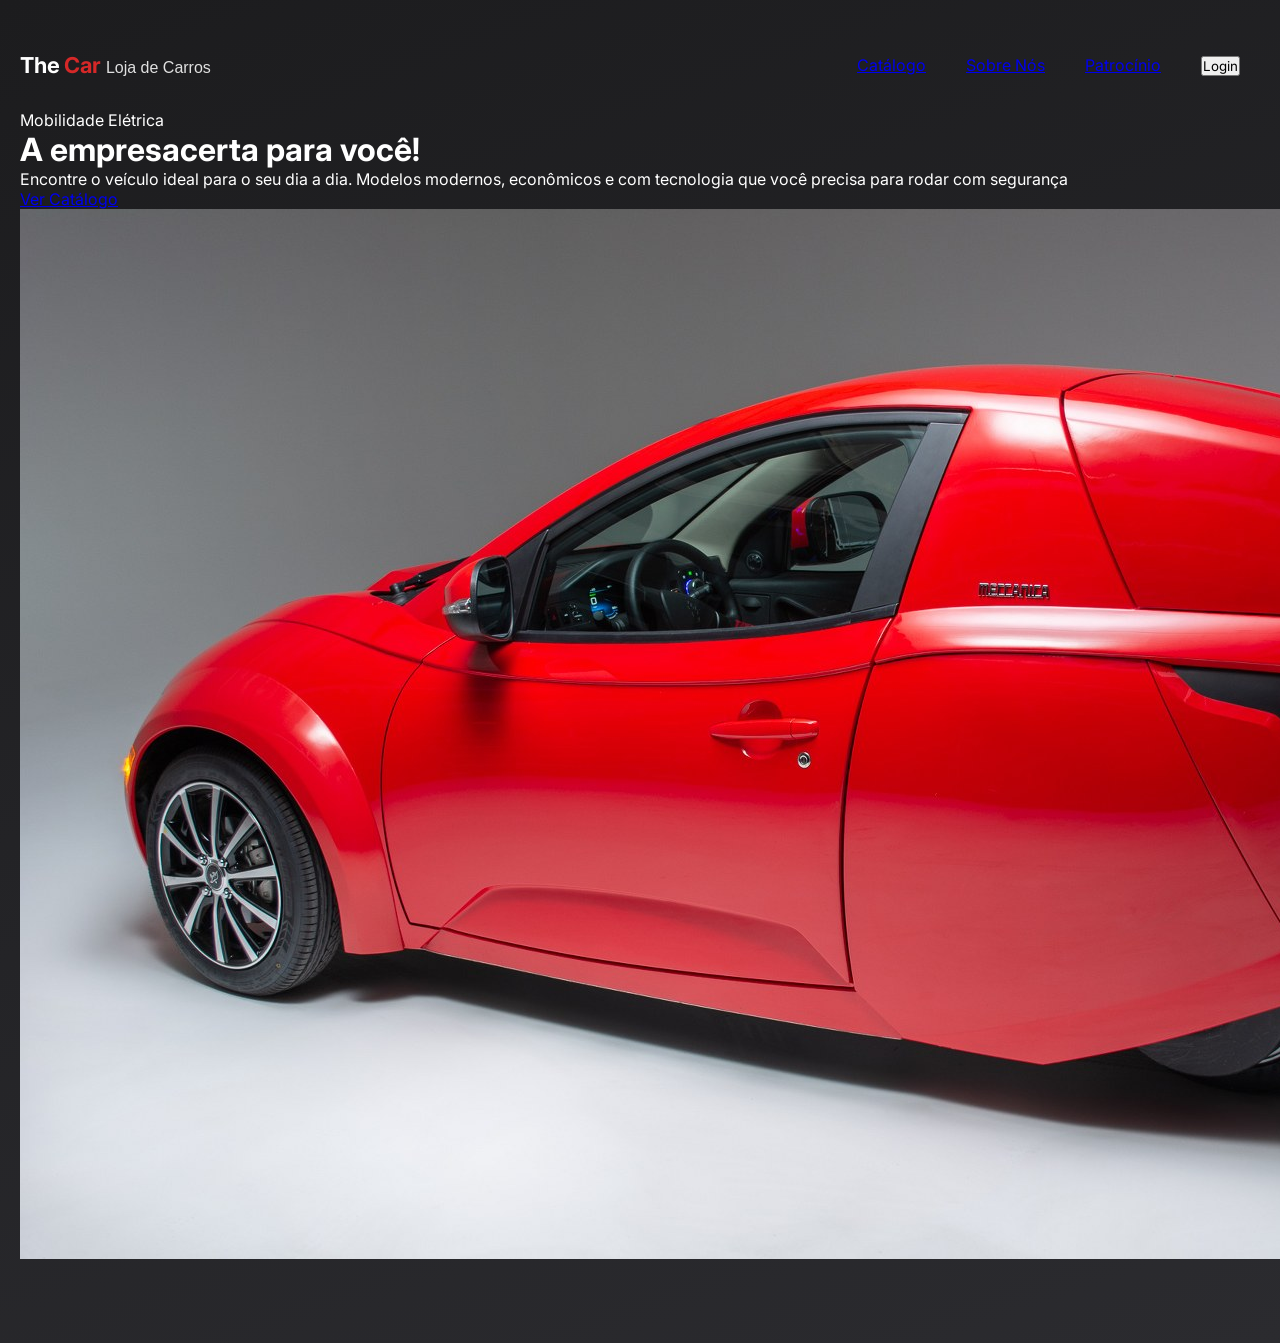
==== front-end-marcos/loja-carro/front-end/index.html @ db244fb3 "atualização" ====
<!DOCTYPE html>
<html lang="pt-br">
<head>
    <meta charset="UTF-8">
    <meta name="viewport" content="width=device-width, initial-scale=1.0">
    <title>Loja de Carros</title>
    <link rel="stylesheet" href="style.css">
    <!-- Fonte do Google-->
     <link rel="preconnect" href="https://fonts.googleapis.com">
     <link rel="stylesheet" href="https://fonts.googleapis.com/css2?family=Inter:wght@400;500;600&family=Poppins:wght@600;700;800&display=swap">
</head>
<body>
    <!-- Cabeçalho do site-->
    <header>
        <div class="conteudo">
            <!-- Barra de navegação-->
            <nav>
                <p class="brand"><strong id="the">The</strong> <strong id="car">Car</strong> Loja de Carros</p>
                <!-- lista dos itens da barra d navegação-->
                 <ul>
                    <li><a href="#catalogo">Catálogo</a></li>
                    <li><a href="#sobre">Sobre Nós</a></li>
                    <li><a href="#patrocinio">Patrocínio</a></li>
                    <li><button class="btn-login">Login</button></li>
                 </ul>
            </nav>

            <!-- Bloco de destaque: texto + imagem lado a lado -->
             <div class="header-block">
                <samp class="tag">Mobilidade Elétrica</samp>

                <!-- Parte do texto -->
                <div class="text">
                    <h1> A empresacerta para você!</h1>
                    <p>Encontre o veículo ideal para o seu dia a dia. Modelos modernos, econômicos e com tecnologia que você precisa para rodar com segurança </p>

                    <!-- botão para ver cátalogo -->
                     <a href="#catalogo">Ver Catálogo</a>
                </div>

                <!-- Imagem do carro-->
                <div class="imagem">
                    <img src="../images/carro.jpg" alt="Foto de um carro elétrico vermelho visto de trás em estúdio">
                </div>
            </div>
        </div>
    </header>
</body>
</html>
---- front-end-marcos/loja-carro/front-end/style.css ----
@charset "UTF-8";

* {
    /*removendo as margens da página */
    margin: 0;

    /*removendo os espaçamentos*/
    padding: 0;

    /*define como o navegador deve calcular a largura e altura total de elemento*/
    box-sizing: border-box;
    outline: none;
    font-family: 'Inter', Arial, Helvetica, sans-serif;
}

/*Vamos criar variaveis no css
Neste caso, vamos criar a paleta de cores padrão do site, isso facilita trocar a identidade visual do site */
:root {
    --preto: #1c1c1e;
    /* Variação da cor preta */
    --preto-suave: #2b2b2f;
    /* Cor de destaque, similar a cor do carro*/
    --vermelho: #d62828;
    /*tom de vermelho usado no hover */
    --vermelho-escuro: #a11d1d;
    /*fondo geral da página*/
    --bege: #f7f5f2;
    --branco: #ffffff;
    /*textos secundários */
    --cinza: #6b7280;
    /* utilizadas para bordas e divisoes*/
    --cinza-claro: #abd8ce;
    /* sombra padrão- usadas nos cards */
    --sombra: 0 10px 25px rgba(0, 0, 0, 0.08)
}

html, body {
    width: 100%;
    overflow-x: hidden; /*impede a barra de rolagem horizontal*/
    background-color: var(--bege);
    color: var(--preto);
    scroll-behavior: smooth; /*rolagem suave ao clicar em links com o #*/
}

.conteudo { 
    min-width: 300px;
    margin: 0 auto; /*margem automática dos dois lados do conteúdo, ou seja, centraliza*/
    display: flex;
    flex-direction: column;
    padding: 20px;
}

header {
    width: 100%;
    background: linear-gradient(160deg, var(--preto) 0%, var(--preto-suave) 100%);
/* mudando a cor do texto do header*/
    color: var(--branco);
    padding-bottom: 60px;
}

/*Barra de nevegação */
nav {
    width: 100%;
    height: 90px;
    display: flex;
    flex-direction: row;
    align-items: center;
    justify-content: space-between;
}

.brand {
    font-family: 'Popins', sans-serif;
    font-size: 1em;
    font-weight: 400;
    color: #e0e0e0;
    /*serve para deixar com a mão para clicar*/
    cursor: pointer;
}

#car {
    font-size: 1.37em;
    font-weight: bold;
    color: var(--vermelho);
}

#the {
    font-size: 1.37em;
    font-weight: bold;
    color: var(--branco);
}

nav ul {
    display: flex;
    flex-direction: row;
    align-items: center;
    /* remover as bolinha dos itens da lista */
    list-style: none;
}

nav li {
    padding: 20px;
    list-style-type: none;
}
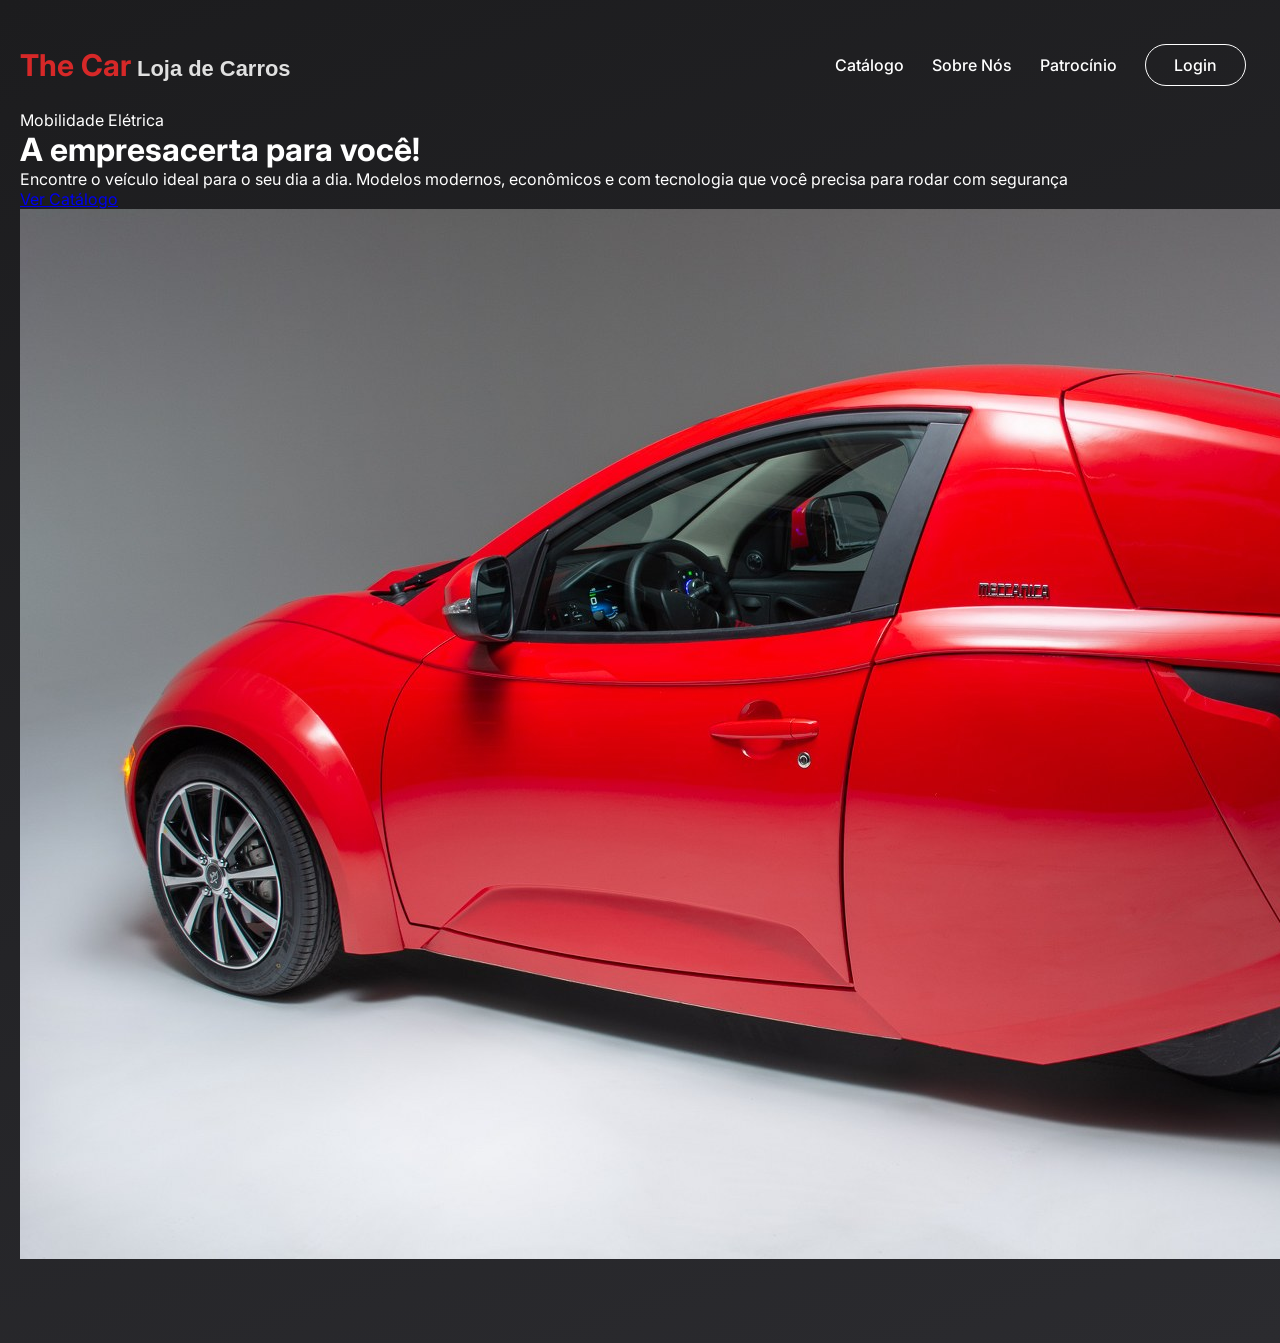
==== commit 48531625: "atualização" ====
--- a/front-end-marcos/loja-carro/front-end/index.html
+++ b/front-end-marcos/loja-carro/front-end/index.html
@@ -15,7 +15,7 @@
         <div class="conteudo">
             <!-- Barra de navegação-->
             <nav>
-                <p class="brand"><strong id="the">The</strong> <strong id="car">Car</strong> Loja de Carros</p>
+                <p class="brand"><strong>The Car</strong> Loja de Carros</p>
                 <!-- lista dos itens da barra d navegação-->
                  <ul>
                     <li><a href="#catalogo">Catálogo</a></li>
--- a/front-end-marcos/loja-carro/front-end/style.css
+++ b/front-end-marcos/loja-carro/front-end/style.css
@@ -70,23 +70,17 @@
 
 .brand {
     font-family: 'Popins', sans-serif;
-    font-size: 1em;
-    font-weight: 400;
+    font-size: 1.37em;
+    font-weight: bold;
     color: #e0e0e0;
     /*serve para deixar com a mão para clicar*/
     cursor: pointer;
 }
 
-#car {
+.brand strong {
     font-size: 1.37em;
     font-weight: bold;
     color: var(--vermelho);
-}
-
-#the {
-    font-size: 1.37em;
-    font-weight: bold;
-    color: var(--branco);
 }
 
 nav ul {
@@ -98,6 +92,42 @@
 }
 
 nav li {
-    padding: 20px;
+    padding: 0 14px;
     list-style-type: none;
+}
+
+/*tratando o visial do que está dentro da tag <a> da nossa lista */
+nav li a {
+    /*tira o anderlanine do link */
+    text-decoration: none;
+    color: var(--branco);
+    font-weight: 500;
+    /*preparação para colocar o houver */
+    border-bottom: 2px solid transparent;
+    padding-bottom: 4px;
+    transition: border-color 0.3s ease, color 0.03s ease;
+}
+
+
+nav li a:hover {
+    color: var(--vermelho);
+    border-bottom-color: var(--vermelho);
+}
+
+.btn-login {
+    background: transparent;
+    color: var(--branco);
+    font-size: 1em;
+    font-weight: 500;
+    padding: 10px 28px;
+    border: 1px solid var(--branco);
+    border-radius: 100px;
+    cursor: pointer;
+    transition: backgrand-color 0.3s ease, color 0.03s ease ;
+}
+
+.btn-login:hover {
+    background-color: var(--vermelho);
+    border-color: var(--vermelho);
+    color: var(--branco);
 }
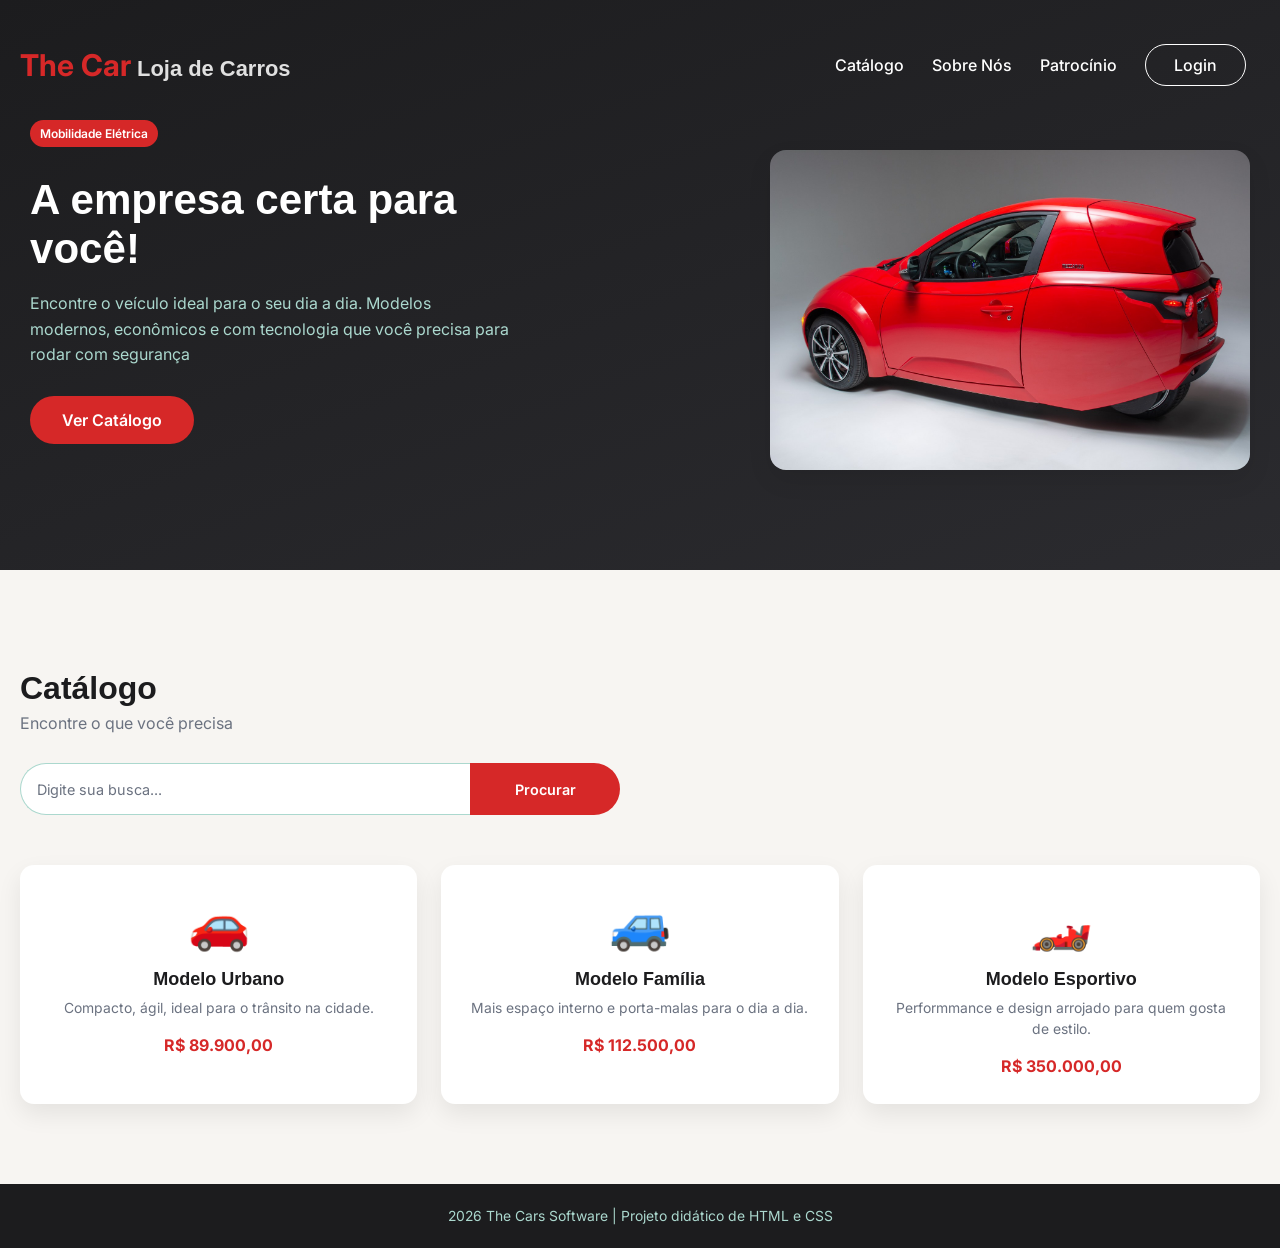
==== commit d8a54d11: "atualização" ====
--- a/front-end-marcos/loja-carro/front-end/index.html
+++ b/front-end-marcos/loja-carro/front-end/index.html
@@ -31,11 +31,11 @@
 
                 <!-- Parte do texto -->
                 <div class="text">
-                    <h1> A empresacerta para você!</h1>
+                    <h1> A empresa certa para você!</h1>
                     <p>Encontre o veículo ideal para o seu dia a dia. Modelos modernos, econômicos e com tecnologia que você precisa para rodar com segurança </p>
 
                     <!-- botão para ver cátalogo -->
-                     <a href="#catalogo">Ver Catálogo</a>
+                     <a href="#catalogo" class="btn-cta">Ver Catálogo</a>
                 </div>
 
                 <!-- Imagem do carro-->
@@ -45,5 +45,58 @@
             </div>
         </div>
     </header>
+
+    <!-- SEÇÃO CATÁLOGO 
+    id="catalogo" -> usada pelo link do menu (#catalogo)
+    class="catalogo" -> usanda pelo CSS para estilizar -->
+
+    <section class="catalogo" id="catalogo">
+        <div class="conteudo">
+            <h2>Catálogo</h2>
+            <p class="subtitulo">Encontre o que você precisa </p>
+
+            <!-- Barra de busca -->
+
+            <div class="filtro-busca">
+                <input type="text" class="busca-texto" placeholder="Digite sua busca...">
+                <button class="busca-botao">Procurar</button>
+            </div>
+
+            <!-- Grade de cartões com exemplos de veículos
+             Cada card é um cartão independente-->
+            <div class="grade-catalogo">
+                <!-- aqui vou criar os cards de cada carro -->
+                <div class="card">
+                    <div class="card-imagem">🚗</div>
+                    <h3>Modelo Urbano</h3>
+                    <p>Compacto, ágil, ideal para o trânsito na cidade.</p>
+                    <span class="preco">R$ 89.900,00</span>
+                </div>
+
+                <div class="card">
+                    <div class="card-imagem">🚙</div>
+                    <h3>Modelo Família</h3>
+                    <p>Mais espaço  interno e porta-malas para o dia a dia.</p>
+                    <span class="preco">R$ 112.500,00</span>
+                </div>
+
+                <div class="card">
+                    <div class="card-imagem">🏎️</div>
+                    <h3>Modelo Esportivo</h3>
+                    <p>Performmance e design arrojado para quem gosta de estilo.</p>
+                    <span class="preco">R$ 350.000,00</span>
+                </div>
+            </div>
+        </div>
+    </section>
+
+    <!-- rodapé do nosso site-->
+<footer>
+    <div class="rodape-conteudo">
+        <p>2026 The Cars Software | Projeto didático de HTML e CSS</p>
+        
+    </div>
+</footer>
+
 </body>
 </html>
--- a/front-end-marcos/loja-carro/front-end/style.css
+++ b/front-end-marcos/loja-carro/front-end/style.css
@@ -130,4 +130,196 @@
     background-color: var(--vermelho);
     border-color: var(--vermelho);
     color: var(--branco);
+}
+
+/* Bloco de destaque (texto + imagem do carro) */
+.header-block {
+    position: relative;
+    margin-top: 20px;
+    display: flex;
+    align-items: center;
+    justify-content: space-between;
+    gap: 40px;
+    padding: 20px 10px;
+}
+
+.header-block .tag {
+    position: absolute;
+    top: -10px;
+    left: 10px;
+    background-color: var(--vermelho);
+    color: var(--branco);
+    font-size: .75em;
+    font-weight: 600;
+    padding: 6px 10px;
+    border-radius: 100px;
+}
+
+.header-block .text {
+    max-width: 480px;
+
+}
+
+.header-block .text h1 {
+    font-family: 'Poppins', sans-serif;
+    font-size: 2.63em;
+    line-height: 1.15;
+    color: var(--branco);
+    margin-bottom: 18px;
+}
+
+.header-block .text p {
+    color: var(--cinza-claro);
+    line-height: 1.6;
+    margin-bottom: 28px;
+}
+
+.header-block .imagem {
+    /*impede que a imagem encolha para caber o texto */
+    flex-shrink: 0;
+    width: 480px;
+    max-width: 45%;
+}
+.btn-cta {
+    display: inline-block;
+    background-color: var(--vermelho);
+    text-decoration: none;
+    color: var(--branco);
+    font-size: 1em;
+    font-weight: 600;
+    padding: 14px 32px;
+    border-radius: 100px;
+    cursor: pointer;
+    transition: backgrond-color 0.3s ease, transform 0.02 ease;
+} 
+
+.btn-cta:hover {
+    background-color: var(--vermelho-escuro);
+    transform: translateY(-2px);
+}
+
+.header-block .imagem img {
+    width: 100%;
+    border-radius: 16px;
+    display: block;
+    box-shadow: var(--sombra);
+
+}
+
+/* seção de catálogo */
+.catalogo {
+    width: 100%;
+    padding: 80px 0 60px 0;
+}
+
+.catalogo h2 {
+    font-family: 'Poppins', sans-serif;
+    font-size: 2em;
+    margin-bottom: 6px; 
+}
+
+.catalogo .subtitulo {
+    color: var(--cinza);
+    margin-bottom: 30px;
+}
+
+/* barra de busca */
+.busca-texto {
+    /* removendo o espaço entre o filtro de busca e o botão */
+    flex: 1;
+    height: 52px;
+    /* arredondando as bordas esquerda inferior e superior */
+    border-radius: 100px 0 0 100px;
+    /* coloca o foco do input 16px para frente */
+    text-indent: 16px;
+    border: 1px solid var(--cinza-claro);
+    border-right: none;
+    background-color: var(--branco);
+    font-size: .9em;
+}
+
+.filtro-busca {
+    display: flex;
+    margin-bottom: 50px;
+    max-width: 600px;
+}
+
+.busca-texto::placeholder {
+    color: var(--cinza);
+}
+
+.busca-botao {
+    width: 150px;
+    height: 52px;
+    border: none;
+    border-radius: 0 100px 100px 0;
+    background-color: var(--vermelho);
+    color: var(--branco);
+    font-size: .9em;
+    font-weight: 600;
+    cursor: pointer;
+    transition: backgrand-color 0.3s ease;
+}
+
+.busca-botao:hover {
+    background-color: var(--vermelho-escuro);
+}
+
+/* vamos construir nossos cards dos carrinho  */
+
+.grade-catalogo {
+    display: grid;
+    grid-template-columns: repeat(auto-fit, minmax(230px, 1fr));
+    gap: 24px;
+}
+
+.card {
+    background-color: var(--branco);
+    border-radius: 14px;
+    padding: 28px 24px;
+    box-shadow: var(--sombra);
+    text-align: center;
+    transition: transform 0.25s ease, box-shadow 0.25s ease;
+}
+
+.card:hover {
+    transform: translateY(6px);
+    box-shadow: 0 16px 30px rgba(0, 0, 0, 0.12);
+}
+
+.card .card-imagem {
+    font-size: 3.12em;
+    margin-bottom: 16px;
+}
+
+.card h3 {
+    font-family: 'Poppins', sans-serif;
+    font-size: 18px;
+    margin-bottom: 8px;
+}
+
+.card p {
+    color: var(--cinza);
+    font-size: .87em;
+    line-height: 1.5;
+    margin-bottom: 16px;
+}
+
+.card .preco {
+    display: inline-block;
+    font-weight: bold;
+    color: var(--vermelho);
+}
+
+footer {
+    width: 100%;
+    background-color: var(--preto);
+    color: var(--cinza-claro);
+    padding: 24px 0;
+}
+
+.rodape-conteudo {
+    align-items: center;
+    text-align: center;
+    font-size: .87em;
 }
